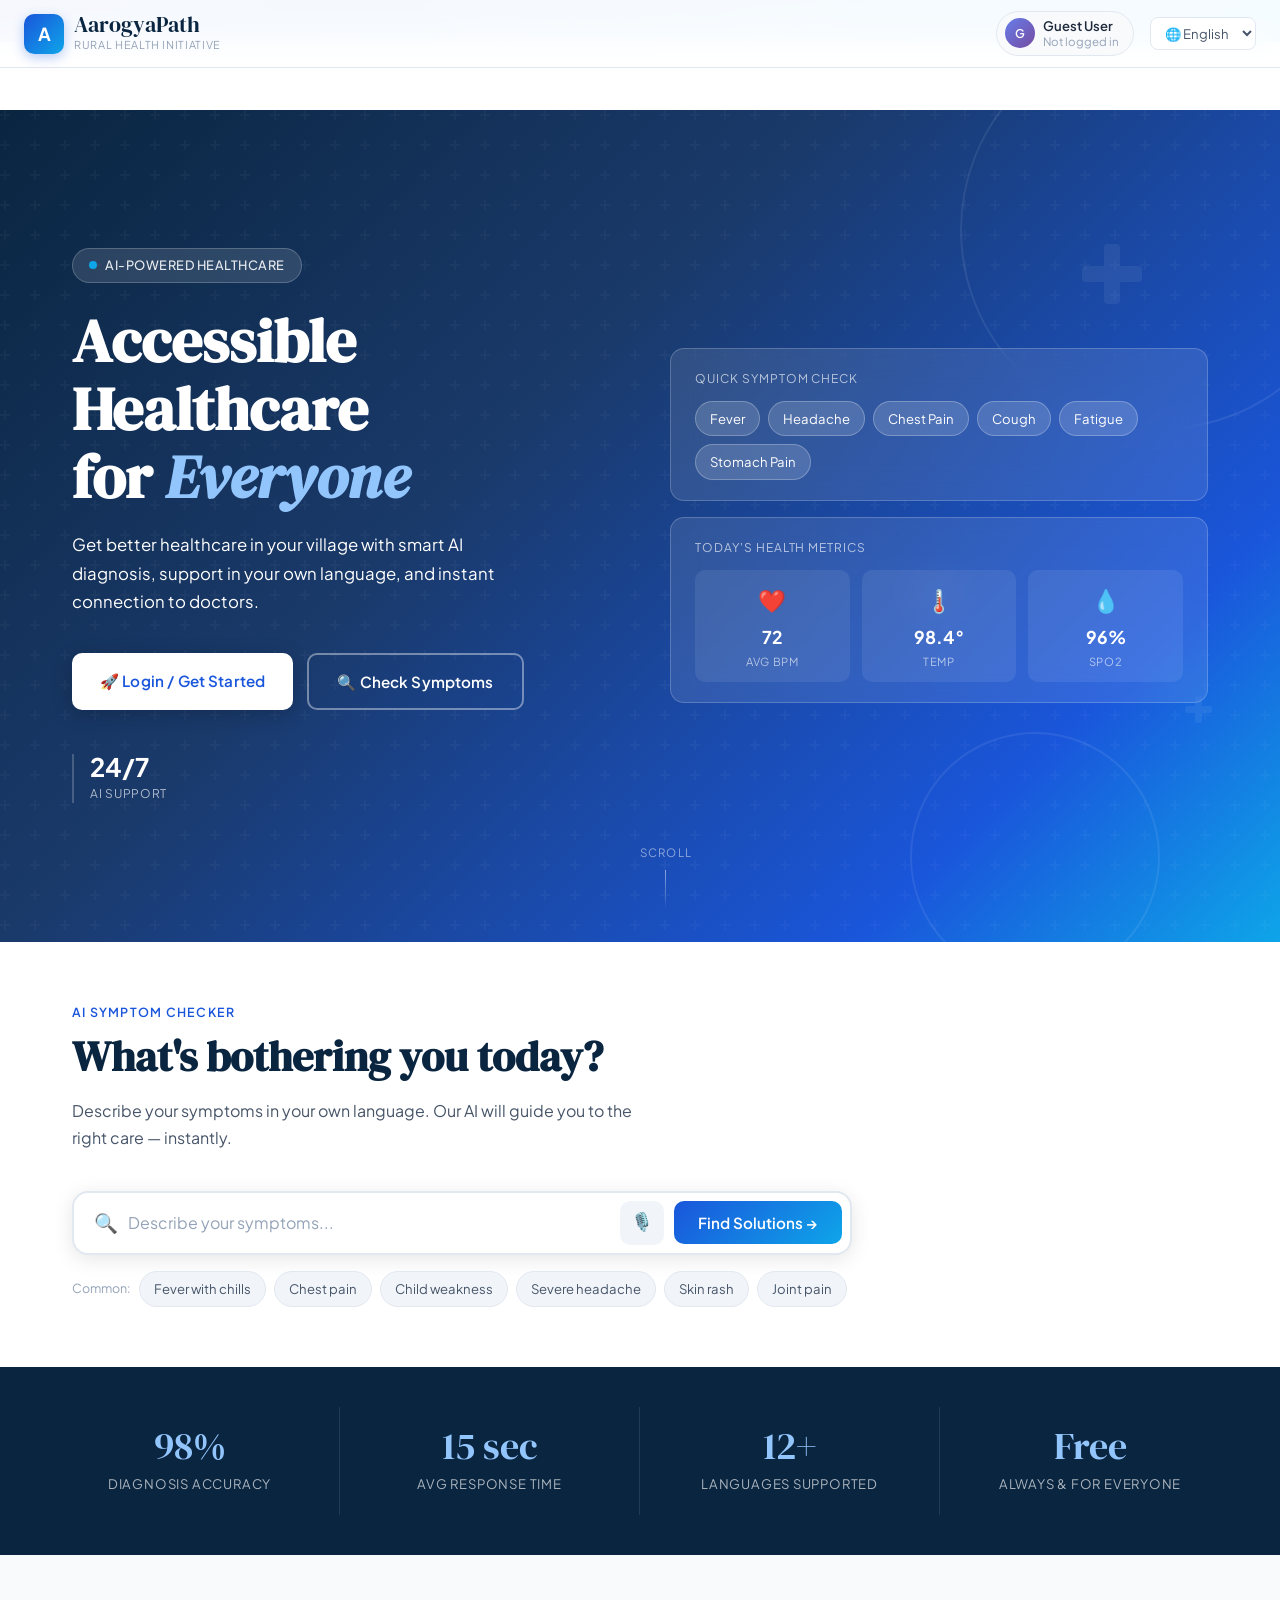
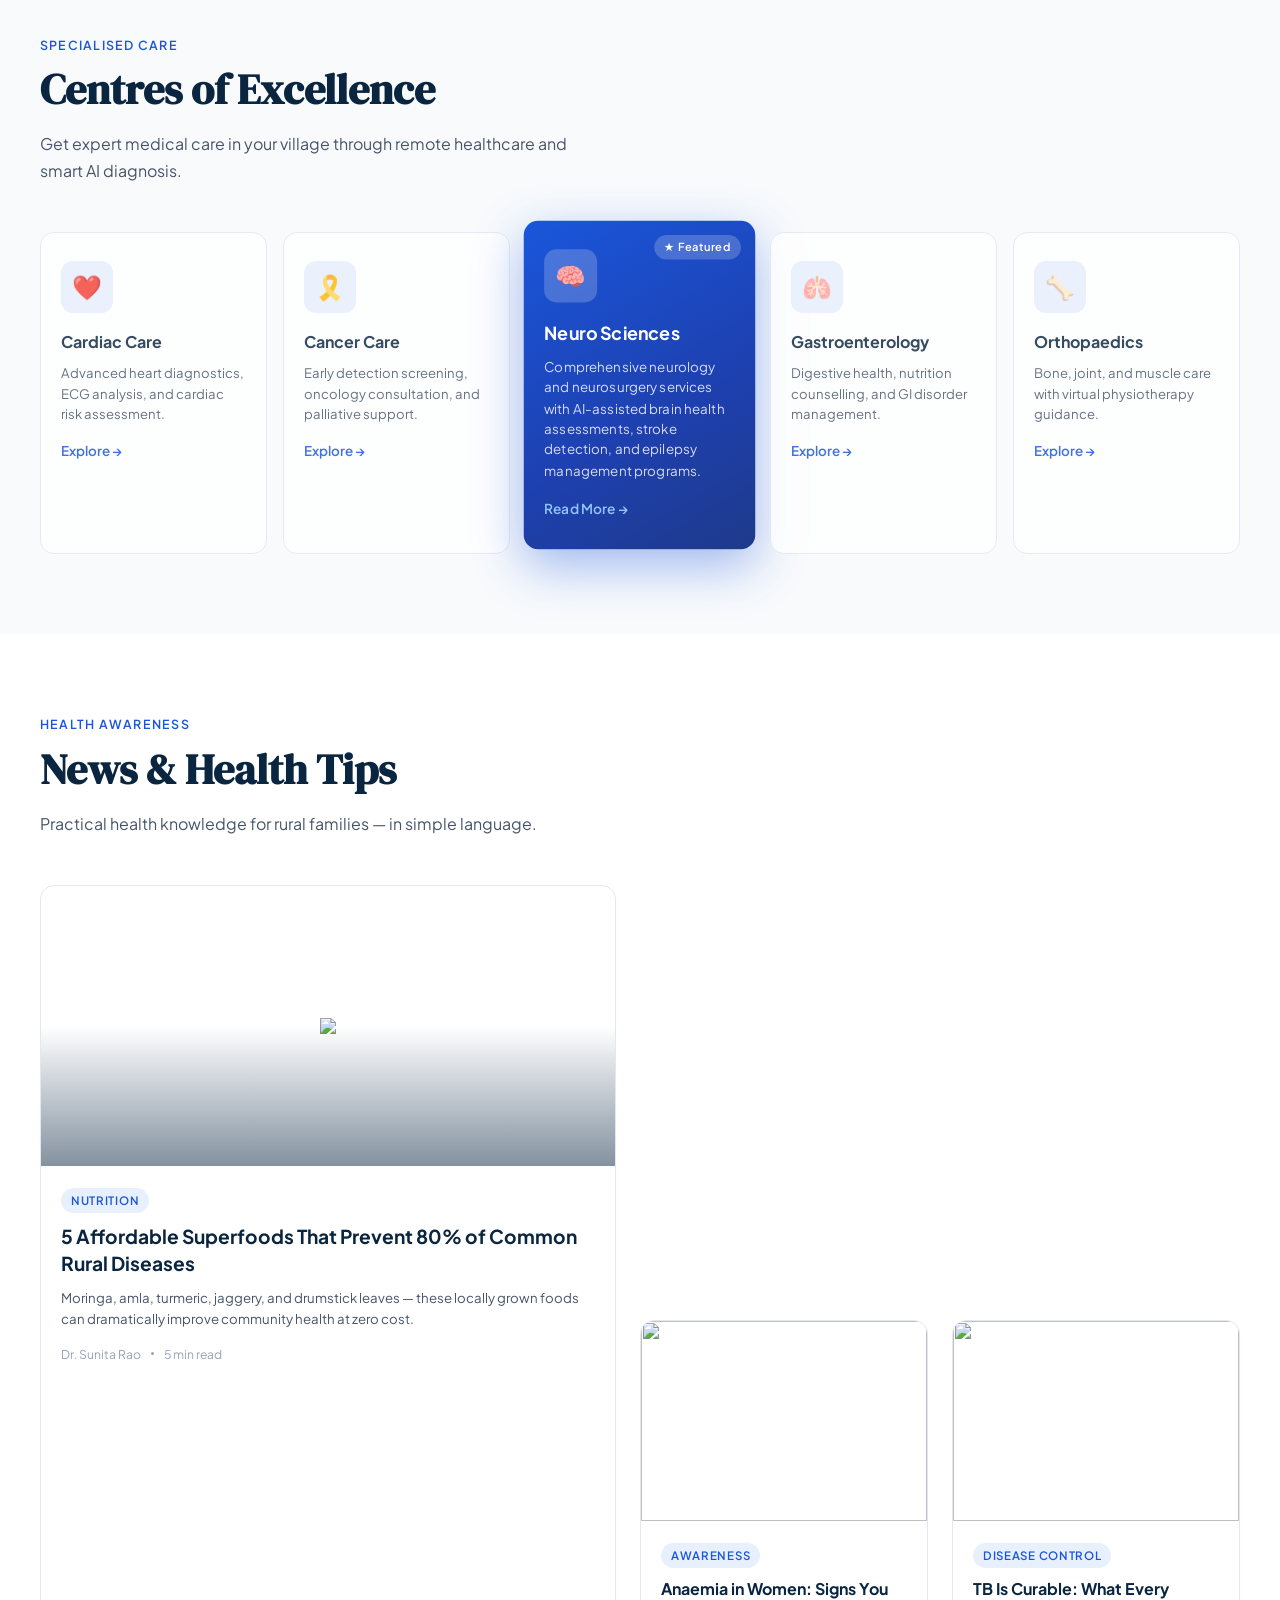
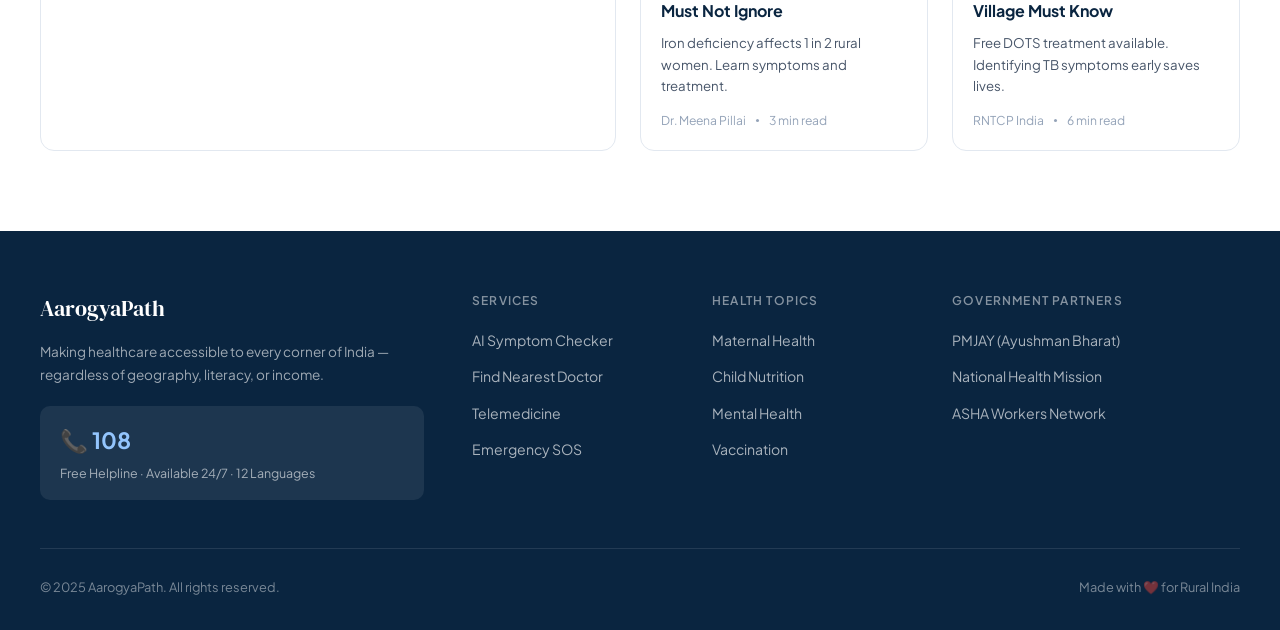
==== index.html @ 445743e0 "added websites files" ====
<!DOCTYPE html>
<html lang="en">

<head>
  <meta charset="UTF-8">
  <meta name="viewport" content="width=device-width, initial-scale=1.0">
  <title>AarogyaPath - Accessible Healthcare for Everyone</title>
  <link rel="preconnect" href="https://fonts.googleapis.com">
  <link
    href="https://fonts.googleapis.com/css2?family=DM+Serif+Display:ital@0;1&family=Plus+Jakarta+Sans:wght@300;400;500;600;700&display=swap"
    rel="stylesheet">
  <link rel="stylesheet" href="shared.css">
  <link rel="stylesheet" href="index.css">
</head>

<body>
  <div class="notice-bar">🩺 Free health camps this week in 12 villages. <a href="#">Find nearest camp →</a></div>
  <nav class="navbar" id="navbar">
    <a href="index.html" class="nav-logo">
      <div class="nav-logo-icon">A</div>
      <div>
        <!-- <div class="nav-logo-text">AarogyaPath</div> -->
        <div class="nav-logo-text" data-lang-key="logo_text">AarogyaPath</div>
        <div class="nav-logo-sub">Rural Health Initiative</div>
      </div>
    </a>
    <div class="nav-right">
      <div class="patient-badge" id="patientBadge">
        <div class="patient-avatar" id="patientAvatar">G</div>
        <div class="patient-info">
          <div class="patient-name" id="patientName">Guest User</div>
          <div class="patient-meta" id="patientMeta">Not logged in</div>
        </div>
      </div>
      <select class="lang-select" id="langSelect" onchange="changeLanguage(this.value)">
        <option value="en">🌐 English</option>
        <option value="hi">हिंदी</option>
        <option value="pa">ਪੰਜਾਬੀ</option>
      </select>
      <div class="hamburger" onclick="toggleMenu()"><span></span><span></span><span></span></div>
    </div>
  </nav>
  <section class="hero">
    <div class="hero-bg"></div>
    <div class="hero-shapes">
      <svg class="shape-cross" width="80" height="80" viewBox="0 0 80 80" fill="white">
        <rect x="32" y="10" width="16" height="60" rx="4" />
        <rect x="10" y="32" width="60" height="16" rx="4" />
      </svg>
      <svg class="shape-cross" width="50" height="50" viewBox="0 0 80 80" fill="white">
        <rect x="32" y="10" width="16" height="60" rx="4" />
        <rect x="10" y="32" width="60" height="16" rx="4" />
      </svg>
      <svg class="shape-cross" width="35" height="35" viewBox="0 0 80 80" fill="white">
        <rect x="32" y="10" width="16" height="60" rx="4" />
        <rect x="10" y="32" width="60" height="16" rx="4" />
      </svg>
      <div class="shape-circle"></div>
      <div class="shape-circle"></div>
    </div>
    <div class="hero-content">
      <div class="hero-text">
        <div class="hero-eyebrow"><span class="hero-eyebrow-dot"></span>AI-Powered Healthcare</div>
        <h1 class="hero-title" data-lang-key="hero_title">Accessible Healthcare<br>for <em>Everyone</em></h1>
        <p class="hero-desc" data-lang-key="hero_desc">Get better healthcare in your village with smart AI diagnosis,
          support in your own language, and instant connection to doctors.</p>
        <div class="hero-actions">
          <button class="btn btn-primary" onclick="openModal()" data-lang-key="login_btn">🚀 Login / Get
            Started</button>
          <a href="solution.html" class="btn btn-outline">🔍 Check Symptoms</a>
        </div>
        <div class="hero-stats">
          <!-- <div class="stat">
            <div class="stat-num">50K+</div>
            <div class="stat-label">Patients Served</div>
          </div>
          <div class="stat">
            <div class="stat-num">120+</div>
            <div class="stat-label">Villages Covered</div>
          </div> -->
          <div class="stat">
            <div class="stat-num">24/7</div>
            <div class="stat-label">AI Support</div>
          </div>
        </div>
      </div>
      <div class="hero-visual">
        <div class="hero-card">
          <div class="hero-card-title">Quick Symptom Check</div>
          <div class="quick-symptoms">
            <span class="symptom-chip" onclick="goToSymptom('Fever')">🌡️ Fever</span>
            <span class="symptom-chip" onclick="goToSymptom('Headache')">🤕 Headache</span>
            <span class="symptom-chip" onclick="goToSymptom('Chest pain')">💔 Chest Pain</span>
            <span class="symptom-chip" onclick="goToSymptom('Cough')">😷 Cough</span>
            <span class="symptom-chip" onclick="goToSymptom('Fatigue')">😴 Fatigue</span>
            <span class="symptom-chip" onclick="goToSymptom('Stomach pain')">🤢 Stomach Pain</span>
          </div>
        </div>
        <div class="hero-card">
          <div class="hero-card-title">Today's Health Metrics</div>
          <div class="health-metrics">
            <div class="metric">
              <div class="metric-icon">❤️</div>
              <div class="metric-val">72</div>
              <div class="metric-name">Avg BPM</div>
            </div>
            <div class="metric">
              <div class="metric-icon">🌡️</div>
              <div class="metric-val">98.4°</div>
              <div class="metric-name">Temp</div>
            </div>
            <div class="metric">
              <div class="metric-icon">💧</div>
              <div class="metric-val">96%</div>
              <div class="metric-name">SpO2</div>
            </div>
          </div>
        </div>
      </div>
    </div>
    <div class="scroll-indicator"><span>Scroll</span>
      <div class="scroll-line"></div>
    </div>
  </section>
  <section class="search-section" id="search">
    <div class="section-label">AI Symptom Checker</div>
    <h2 class="section-title">What's bothering you today?</h2>
    <p class="section-desc" data-lang-key="solution3">Describe your symptoms in your own language. Our AI will guide you
      to the right care —instantly.</p>
    <div class="search-wrapper">
      <div class="search-input-row">
        <span class="search-icon">🔍</span>
        <input type="text" class="search-input" id="mainSearch" placeholder='Describe your symptoms...'
          onkeydown="handleSearch(event)">
        <button class="voice-btn" id="voiceBtn" onclick="toggleVoice()" title="Voice Input">🎙️</button>
        <button class="search-btn" onclick="doSearch()">Find Solutions →</button>
      </div>
      <div class="quick-tags">
        <span style="font-size:0.78rem;color:var(--gray-400);align-self:center;">Common:</span>
        <span class="quick-tag" onclick="fillSearch('Fever with chills')">Fever with chills</span>
        <span class="quick-tag" onclick="fillSearch('Chest pain and breathlessness')">Chest pain</span>
        <span class="quick-tag" onclick="fillSearch('Child not eating, weak')">Child weakness</span>
        <span class="quick-tag" onclick="fillSearch('Severe headache')">Severe headache</span>
        <span class="quick-tag" onclick="fillSearch('Skin rash and itching')">Skin rash</span>
        <span class="quick-tag" onclick="fillSearch('Joint pain')">Joint pain</span>
      </div>
    </div>
  </section>
  <div class="stats-bar reveal">
    <div class="stats-inner">
      <div class="stat-item">
        <div class="stat-num-big">98%</div>
        <div class="stat-label-big">Diagnosis Accuracy</div>
      </div>
      <div class="stat-item">
        <div class="stat-num-big">15 sec</div>
        <div class="stat-label-big">Avg Response Time</div>
      </div>
      <div class="stat-item">
        <div class="stat-num-big">12+</div>
        <div class="stat-label-big">Languages Supported</div>
      </div>
      <div class="stat-item">
        <div class="stat-num-big">Free</div>
        <div class="stat-label-big">Always &amp; For Everyone</div>
      </div>
    </div>
  </div>
  <section class="coe-section">
    <div class="coe-inner">
      <div class="section-label reveal">Specialised Care</div>
      <h2 class="section-title reveal">Centres of Excellence</h2>
      <p class="section-desc reveal">Get expert medical care in your village through remote healthcare and smart AI
        diagnosis.</p>
      <div class="coe-cards">
        <div class="coe-card faded reveal">
          <div class="coe-icon">❤️</div>
          <div class="coe-title">Cardiac Care</div>
          <div class="coe-desc">Advanced heart diagnostics, ECG analysis, and cardiac risk assessment.</div><a
            href="https://en.wikipedia.org/wiki/Cardiac_arrest" class="coe-link">Explore →</a>
        </div>
        <div class="coe-card faded reveal">
          <div class="coe-icon">🎗️</div>
          <div class="coe-title">Cancer Care</div>
          <div class="coe-desc">Early detection screening, oncology consultation, and palliative support.</div>
          <a href="https://en.wikipedia.org/wiki/Cancer_treatment" class="coe-link">Explore →</a>
        </div>
        <div class="coe-card featured reveal">
          <div class="coe-icon">🧠</div>
          <div class="coe-title">Neuro Sciences</div>
          <div class="coe-desc">Comprehensive neurology and neurosurgery services with AI-assisted brain health
            assessments, stroke detection, and epilepsy management programs.</div>
          <a href="https://en.wikipedia.org/wiki/Neuroscience" class="coe-link">Read More →</a>
        </div>
        <div class="coe-card faded reveal">
          <div class="coe-icon">🫁</div>
          <div class="coe-title">Gastroenterology</div>
          <div class="coe-desc">Digestive health, nutrition counselling, and GI disorder management.</div><a
            href="https://en.wikipedia.org/wiki/Gastroenterology" class="coe-link">Explore →</a>
        </div>
        <div class="coe-card faded reveal">
          <div class="coe-icon">🦴</div>
          <div class="coe-title">Orthopaedics</div>
          <div class="coe-desc">Bone, joint, and muscle care with virtual physiotherapy guidance.</div><a
            href="https://en.wikipedia.org/wiki/Gastroenterology" class="coe-link">Explore →</a>
        </div>
      </div>
    </div>
  </section>
  <section class="news-section">
    <div class="news-inner">
      <div class="section-label reveal">Health Awareness</div>
      <h2 class="section-title reveal">News &amp; Health Tips</h2>
      <p class="section-desc reveal">Practical health knowledge for rural families — in simple language.</p>
      <div class="news-grid">
        <div class="news-card featured-news reveal">

          <div class="news-img"><img src="Superfoods.png">
            <div class="news-img-overlay"></div>
          </div>
          <div class="news-body"><span class="news-tag">Nutrition</span>
            <div class="news-title">
              <a href="https://www-mygov-in.translate.goog/campaigns/poshan-abhiyaan-2024/?_x_tr_sl=en&_x_tr_tl=hi&_x_tr_hl=hi&_x_tr_pto=tc"
                target="_blank" class="health-btn">5 Affordable Superfoods That Prevent 80% of Common
                Rural Diseases</a>
            </div>
            <div class="news-excerpt">Moringa, amla, turmeric, jaggery, and drumstick leaves — these locally grown foods
              can dramatically improve community health at zero cost.</div>
            <div class="news-meta"><span>Dr. Sunita Rao</span><span class="news-meta-dot"></span><span>5 min read</span>
            </div>
          </div>
        </div>
        <div class="news-card reveal">
          <div class="news-img"><img src="Sanitation1.jpeg" width="100%" height="200px" alt=""></div>
          <div class="news-body"><span class="news-tag">Sanitation</span>
            <div class="news-title"><a href="https://www.wateraid.org/global/our-work/where-we-work/india"
                target="_blank" class="health-btn">Clean Water:
                The Single Biggest Health Intervention</a></div>
            <div class="news-excerpt">How ORS and purification tablets save lives in rural communities.</div>
            <div class="news-meta"><span>Health Desk</span><span class="news-meta-dot"></span><span>3 min read</span>
            </div>
          </div>
        </div>
        <div class="news-card reveal">
          <div class="news-img"><img src="Mother&Child.png" width="100%" height="200px" alt=""></div>
          <div class="news-body"><span class="news-tag">Mother &amp; Child</span>
            <div class="news-title"><a href="https://nhm.gov.in/index1.php?lang=1&level=2&sublinkid=824&lid=220"
                target="_blank" class="health-btn">Vaccination Schedule Every
                Parent Must Know</a></div>
            <div class="news-excerpt">Free
              vaccines at your nearest
              PHC. Don't miss these critical doses.</div>
            <div class="news-meta"><span>ASHA Worker</span><span class="news-meta-dot"></span><span>4 min read</span>
            </div>
          </div>
        </div>
        <div class="news-card reveal">
          <div class="news-img"><img src="Anaemia.png" width="100%" height="200px" alt=""></div>
          <div class="news-body"><span class="news-tag">Awareness</span>
            <div class="news-title"><a href="https://nhm.gov.in/index1.php?lang=1&level=3&sublinkid=1448&lid=797"
                target="_blank" class="health-btn">Anaemia in Women: Signs You Must Not Ignore</a></div>
            <div class="news-excerpt">Iron deficiency affects 1 in 2 rural women. Learn symptoms and treatment.</div>
            <div class="news-meta"><span>Dr. Meena Pillai</span><span class="news-meta-dot"></span><span>3 min
                read</span></div>
          </div>
        </div>
        <div class="news-card reveal">
          <div class="news-img"><img src="TB.png" width="100%" height="200px" alt=""></div>
          <div class="news-body"><span class="news-tag">Disease Control</span>
            <div class="news-title"><a href="https://www.who.int/news-room/fact-sheets/detail/tuberculosis"
                target="_blank" class="health-btn">TB Is Curable: What Every Village Must Know</a></div>
            <div class="news-excerpt">Free DOTS treatment available. Identifying TB symptoms early saves lives.</div>
            <div class="news-meta"><span>RNTCP India</span><span class="news-meta-dot"></span><span>6 min read</span>
            </div>
          </div>
        </div>
      </div>
    </div>
  </section>
  <footer>
    <div class="footer-inner">
      <div class="footer-grid">
        <div class="footer-brand">
          <div class="footer-brand-name">AarogyaPath</div>
          <div class="footer-brand-desc">Making healthcare accessible to every corner of India — regardless of
            geography, literacy, or income.</div>
          <div class="helpline" style="margin-top:20px;">
            <div class="helpline-num">📞 108</div>
            <div class="helpline-label">Free Helpline · Available 24/7 · 12 Languages</div>
          </div>
        </div>
        <div>
          <div class="footer-heading">Services</div>
          <ul class="footer-links">
            <li><a href="solution.html">AI Symptom Checker</a></li>
            <li><a href="#">Find Nearest Doctor</a></li>
            <li><a href="#">Telemedicine</a></li>
            <li><a href="#">Emergency SOS</a></li>
          </ul>
        </div>
        <div>
          <div class="footer-heading">Health Topics</div>
          <ul class="footer-links">
            <li><a href="#">Maternal Health</a></li>
            <li><a href="#">Child Nutrition</a></li>
            <li><a href="#">Mental Health</a></li>
            <li><a href="#">Vaccination</a></li>
          </ul>
        </div>
        <div>
          <div class="footer-heading">Government Partners</div>
          <ul class="footer-links">
            <li><a href="https://beneficiary.nha.gov.in/">PMJAY (Ayushman Bharat)</a></li>
            <li><a href="https://nhm.gov.in/">National Health Mission</a></li>
            <li><a href="https://nhm.gov.in/index1.php?lang=1&level=1&sublinkid=150&lid=226">ASHA Workers Network</a></li>
          </ul>
        </div>
      </div>
      <div class="footer-bottom"><span>© 2025 AarogyaPath. All rights reserved.</span><span>Made with ❤️ for Rural
          India</span></div>
    </div>
  </footer>
  <div class="modal-overlay" id="loginModal" onclick="closeModalOnOverlay(event)">
    <div class="modal">
      <button class="modal-close" onclick="closeModal()">✕</button>
      <div class="modal-header">
        <h2 class="modal-title">Get Started</h2>
        <p class="modal-sub">Enter your details to access personalised health services.</p>
      </div>
      <div class="form-group">
        <label class="form-label">Your Full Name</label>
        <input type="text" class="form-input" id="inputName" placeholder="e.g. Divyam Soni">
      </div>
      <div class="form-row">
        <div class="form-group">
          <label class="form-label">Age</label>
          <input type="number" class="form-input" id="inputAge" placeholder="e.g. 19" min="1" max="120">
        </div>
        <div class="form-group"><label class="form-label">Gender</label><select class="form-select" id="inputGender">
            <option value="">Select</option>
            <option>Male</option>
            <option>Female</option>
            <option>Others</option>
          </select></div>
      </div>
      <div class="form-group">
        <label class="form-label" id="locationLabel">Your Location</label>
        <input type="text" class="form-input" id="inputLocation" placeholder="Village / Town / City">
        <button class="location-btn" id="locationBtn" onclick="detectLocation()" style="margin-top:8px;">📍 Detect My
          Location Automatically</button>
      </div>
      <button class="form-submit" onclick="submitLogin()">Continue to Health Services →</button>
    </div>
  </div>
  <script src="shared.js"></script>
  <script src="index.js"></script>
  <script src="translations.js"></script>
</body>

</html>
---- shared.css ----
/* ============================================================
   AarogyaPath – Shared Styles
   Used by: index.html, solution.html
   ============================================================ */

/* ─── CSS VARIABLES ─── */
:root {
  --blue-dark:   #0a2540;
  --blue-mid:    #1a56db;
  --blue-light:  #e8f0fe;
  --blue-accent: #3b82f6;
  --teal:        #0ea5e9;
  --white:       #ffffff;
  --gray-50:     #f8fafc;
  --gray-100:    #f1f5f9;
  --gray-200:    #e2e8f0;
  --gray-400:    #94a3b8;
  --gray-600:    #475569;
  --gray-800:    #1e293b;
  --green:       #10b981;
  --green-light: #d1fae5;
  --yellow:      #f59e0b;
  --yellow-light:#fef3c7;
  --red:         #ef4444;
  --red-light:   #fee2e2;
  --orange:      #f97316;
  --orange-light:#ffedd5;
  --shadow-sm:   0 1px 3px rgba(0,0,0,0.08);
  --shadow-md:   0 4px 20px rgba(0,0,0,0.10);
  --shadow-lg:   0 12px 40px rgba(0,0,0,0.14);
  --radius:      14px;
  --radius-sm:   8px;
  --transition:  all 0.28s cubic-bezier(0.4, 0, 0.2, 1);
}

/* ─── RESET ─── */
*, *::before, *::after {
  box-sizing: border-box;
  margin: 0;
  padding: 0;
}

html { scroll-behavior: smooth; }

body {
  font-family: 'Plus Jakarta Sans', sans-serif;
  color: var(--gray-800);
  line-height: 1.65;
  overflow-x: hidden;
}

/* ─── SHARED BUTTON STYLES ─── */
.btn {
  display: inline-flex;
  align-items: center;
  gap: 8px;
  padding: 14px 28px;
  border-radius: 10px;
  font-size: 0.95rem;
  font-weight: 600;
  cursor: pointer;
  border: none;
  text-decoration: none;
  transition: var(--transition);
  font-family: inherit;
  letter-spacing: 0.01em;
}
.btn-primary {
  background: white;
  color: var(--blue-mid);
  box-shadow: 0 4px 20px rgba(0,0,0,0.2);
}
.btn-primary:hover {
  transform: translateY(-2px);
  box-shadow: 0 8px 30px rgba(0,0,0,0.25);
  background: #f0f7ff;
}
.btn-outline {
  background: transparent;
  color: white;
  border: 2px solid rgba(255,255,255,0.4);
}
.btn-outline:hover {
  border-color: white;
  background: rgba(255,255,255,0.1);
  transform: translateY(-2px);
}

/* ─── SHARED SECTION LABELS ─── */
.section-label {
  font-size: 0.78rem;
  font-weight: 600;
  text-transform: uppercase;
  letter-spacing: 0.1em;
  color: var(--blue-mid);
  margin-bottom: 10px;
}
.section-title {
  font-family: 'DM Serif Display', serif;
  font-size: clamp(1.8rem, 3.5vw, 2.6rem);
  color: var(--blue-dark);
  line-height: 1.2;
  margin-bottom: 16px;
}
.section-desc {
  color: var(--gray-600);
  font-size: 1rem;
  margin-bottom: 40px;
  max-width: 560px;
}

/* ─── SCROLL REVEAL ANIMATION ─── */
.reveal {
  opacity: 0;
  transform: translateY(20px);
  transition: opacity 0.6s ease, transform 0.6s ease;
}
.reveal.visible {
  opacity: 1;
  transform: none;
}

/* ─── SHARED KEYFRAMES ─── */
@keyframes fadeInUp {
  from { opacity: 0; transform: translateY(24px); }
  to   { opacity: 1; transform: translateY(0); }
}
@keyframes pulse {
  0%, 100% { transform: scale(1); }
  50%       { transform: scale(1.08); }
}
@keyframes blink {
  0%, 100% { opacity: 1; }
  50%       { opacity: 0.4; }
}
---- index.css ----
/* ============================================================
   AarogyaPath – Home Page Styles  (index.css)
   Depends on: shared.css
   ============================================================ */

body {
  background: var(--white);
}

/* ─── NOTICE BAR ─── */
.notice-bar {
  background: linear-gradient(90deg, var(--blue-mid), var(--teal));
  color: white;
  text-align: center;
  padding: 10px 20px;
  font-size: 0.82rem;
  font-weight: 500;
  display: flex;
  align-items: center;
  justify-content: center;
  gap: 10px;
}

.notice-bar a {
  color: white;
  text-decoration: underline;
}

/* ─── NAVBAR ─── */
.navbar {
  position: fixed;
  top: 0;
  left: 0;
  right: 0;
  z-index: 1000;
  background: rgba(255, 255, 255, 0.96);
  backdrop-filter: blur(14px);
  border-bottom: 1px solid var(--gray-200);
  padding: 0 24px;
  height: 68px;
  display: flex;
  align-items: center;
  justify-content: space-between;
  transition: var(--transition);
}

.navbar.scrolled {
  box-shadow: var(--shadow-md);
}

.nav-logo {
  display: flex;
  align-items: center;
  gap: 10px;
  text-decoration: none;
}

.nav-logo-icon {
  width: 40px;
  height: 40px;
  border-radius: 10px;
  background: linear-gradient(135deg, var(--blue-mid), var(--teal));
  display: flex;
  align-items: center;
  justify-content: center;
  font-size: 18px;
  color: white;
  font-weight: 700;
  box-shadow: 0 4px 12px rgba(26, 86, 219, 0.3);
}

.nav-logo-text {
  font-family: 'DM Serif Display', serif;
  font-size: 1.35rem;
  color: var(--blue-dark);
  line-height: 1.1;
}

.nav-logo-sub {
  font-size: 0.68rem;
  color: var(--gray-400);
  font-weight: 400;
  letter-spacing: 0.06em;
  text-transform: uppercase;
}

.nav-right {
  display: flex;
  align-items: center;
  gap: 16px;
}

.patient-badge {
  display: flex;
  align-items: center;
  gap: 8px;
  background: var(--gray-50);
  border: 1px solid var(--gray-200);
  border-radius: 40px;
  padding: 6px 14px 6px 8px;
  font-size: 0.82rem;
  color: var(--gray-600);
  transition: var(--transition);
}

.patient-badge:hover {
  border-color: var(--blue-accent);
  background: var(--blue-light);
}

.patient-avatar {
  width: 30px;
  height: 30px;
  border-radius: 50%;
  background: linear-gradient(135deg, #667eea, #764ba2);
  display: flex;
  align-items: center;
  justify-content: center;
  color: white;
  font-size: 0.75rem;
  font-weight: 600;
}

.patient-info {
  line-height: 1.25;
}

.patient-name {
  font-weight: 600;
  color: var(--gray-800);
  font-size: 0.82rem;
}

.patient-meta {
  color: var(--gray-400);
  font-size: 0.72rem;
}

.lang-select {
  border: 1px solid var(--gray-200);
  border-radius: 8px;
  padding: 6px 10px;
  font-size: 0.82rem;
  color: var(--gray-600);
  background: var(--white);
  cursor: pointer;
  font-family: inherit;
  transition: var(--transition);
}

.lang-select:focus {
  outline: none;
  border-color: var(--blue-accent);
}

.hamburger {
  display: none;
  flex-direction: column;
  gap: 5px;
  cursor: pointer;
  padding: 4px;
}

.hamburger span {
  width: 24px;
  height: 2px;
  background: var(--gray-800);
  border-radius: 4px;
  transition: var(--transition);
}

/* ─── HERO ─── */
.hero {
  margin-top: 68px;
  min-height: calc(100vh - 68px);
  position: relative;
  display: flex;
  align-items: center;
  overflow: hidden;
}

.hero-bg {
  position: absolute;
  inset: 0;
  background: linear-gradient(135deg, #0a2540 0%, #1a3a6b 40%, #1a56db 80%, #0ea5e9 100%);
}

.hero-bg::after {
  content: '';
  position: absolute;
  inset: 0;
  background: url("data:image/svg+xml,%3Csvg width='60' height='60' viewBox='0 0 60 60' xmlns='http://www.w3.org/2000/svg'%3E%3Cg fill='none' fill-rule='evenodd'%3E%3Cg fill='%23ffffff' fill-opacity='0.03'%3E%3Cpath d='M36 34v-4h-2v4h-4v2h4v4h2v-4h4v-2h-4zm0-30V0h-2v4h-4v2h4v4h2V6h4V4h-4zM6 34v-4H4v4H0v2h4v4h2v-4h4v-2H6zM6 4V0H4v4H0v2h4v4h2V6h4V4H6z'/%3E%3C/g%3E%3C/g%3E%3C/svg%3E");
}

.hero-shapes {
  position: absolute;
  inset: 0;
  pointer-events: none;
  overflow: hidden;
}

.shape-cross {
  position: absolute;
  opacity: 0.06;
  animation: float 8s ease-in-out infinite;
}

.shape-cross:nth-child(1) {
  right: 10%;
  top: 15%;
  animation-delay: 0s;
}

.shape-cross:nth-child(2) {
  right: 25%;
  top: 55%;
  animation-delay: 2s;
}

.shape-cross:nth-child(3) {
  right: 5%;
  top: 70%;
  animation-delay: 4s;
}

.shape-circle {
  position: absolute;
  border-radius: 50%;
  border: 2px solid rgba(255, 255, 255, 0.08);
  animation: pulse-ring 6s ease-in-out infinite;
}

.shape-circle:nth-child(4) {
  width: 400px;
  height: 400px;
  right: -80px;
  top: -80px;
  animation-delay: 0s;
}

.shape-circle:nth-child(5) {
  width: 250px;
  height: 250px;
  right: 120px;
  bottom: -40px;
  animation-delay: 3s;
}

@keyframes float {

  0%,
  100% {
    transform: translateY(0px) rotate(0deg);
  }

  50% {
    transform: translateY(-20px) rotate(5deg);
  }
}

@keyframes pulse-ring {

  0%,
  100% {
    transform: scale(1);
    opacity: 0.08;
  }

  50% {
    transform: scale(1.05);
    opacity: 0.04;
  }
}

.hero-content {
  position: relative;
  z-index: 2;
  max-width: 1200px;
  margin: 0 auto;
  padding: 80px 32px;
  display: grid;
  grid-template-columns: 1fr 1fr;
  gap: 60px;
  align-items: center;
}

.hero-text {
  color: white;
}

.hero-eyebrow {
  display: inline-flex;
  align-items: center;
  gap: 8px;
  background: rgba(255, 255, 255, 0.12);
  border: 1px solid rgba(255, 255, 255, 0.2);
  border-radius: 40px;
  padding: 6px 16px;
  font-size: 0.8rem;
  font-weight: 500;
  letter-spacing: 0.04em;
  text-transform: uppercase;
  margin-bottom: 24px;
  color: rgba(255, 255, 255, 0.9);
  animation: fadeInUp 0.6s ease both;
}

.hero-eyebrow-dot {
  width: 8px;
  height: 8px;
  border-radius: 50%;
  background: var(--teal);
  animation: blink 2s infinite;
}

.hero-title {
  font-family: 'DM Serif Display', serif;
  font-size: clamp(2.2rem, 5vw, 3.8rem);
  line-height: 1.12;
  margin-bottom: 20px;
  animation: fadeInUp 0.6s 0.1s ease both;
}

.hero-title em {
  font-style: italic;
  color: #93c5fd;
}

.hero-desc {
  font-size: 1.05rem;
  opacity: 0.85;
  margin-bottom: 36px;
  max-width: 460px;
  line-height: 1.7;
  animation: fadeInUp 0.6s 0.2s ease both;
}

.hero-actions {
  display: flex;
  gap: 14px;
  flex-wrap: wrap;
  animation: fadeInUp 0.6s 0.3s ease both;
}

.hero-stats {
  display: flex;
  gap: 28px;
  margin-top: 44px;
  animation: fadeInUp 0.6s 0.4s ease both;
}

.stat {
  border-left: 2px solid rgba(255, 255, 255, 0.2);
  padding-left: 16px;
}

.stat-num {
  font-size: 1.6rem;
  font-weight: 700;
  color: white;
  line-height: 1;
}

.stat-label {
  font-size: 0.75rem;
  opacity: 0.65;
  text-transform: uppercase;
  letter-spacing: 0.06em;
  margin-top: 4px;
}

/* Hero right visual panel */
.hero-visual {
  display: flex;
  flex-direction: column;
  gap: 16px;
  animation: fadeInUp 0.6s 0.2s ease both;
}

.hero-card {
  background: rgba(255, 255, 255, 0.1);
  backdrop-filter: blur(16px);
  border: 1px solid rgba(255, 255, 255, 0.2);
  border-radius: var(--radius);
  padding: 20px 24px;
  color: white;
}

.hero-card-title {
  font-size: 0.75rem;
  text-transform: uppercase;
  letter-spacing: 0.08em;
  opacity: 0.65;
  margin-bottom: 12px;
}

.quick-symptoms {
  display: flex;
  flex-wrap: wrap;
  gap: 8px;
}

.symptom-chip {
  background: rgba(255, 255, 255, 0.15);
  border: 1px solid rgba(255, 255, 255, 0.25);
  border-radius: 20px;
  padding: 6px 14px;
  font-size: 0.82rem;
  cursor: pointer;
  transition: var(--transition);
}

.symptom-chip:hover {
  background: rgba(255, 255, 255, 0.28);
  transform: scale(1.03);
}

.health-metrics {
  display: grid;
  grid-template-columns: repeat(3, 1fr);
  gap: 12px;
}

.metric {
  background: rgba(255, 255, 255, 0.08);
  border-radius: 10px;
  padding: 12px;
  text-align: center;
}

.metric-icon {
  font-size: 1.4rem;
  margin-bottom: 4px;
}

.metric-val {
  font-size: 1.1rem;
  font-weight: 700;
}

.metric-name {
  font-size: 0.7rem;
  opacity: 0.6;
  text-transform: uppercase;
  letter-spacing: 0.06em;
}

/* Scroll cue */
.scroll-indicator {
  position: absolute;
  bottom: 32px;
  left: 50%;
  transform: translateX(-50%);
  display: flex;
  flex-direction: column;
  align-items: center;
  gap: 8px;
  color: rgba(255, 255, 255, 0.5);
  font-size: 0.72rem;
  text-transform: uppercase;
  letter-spacing: 0.1em;
  animation: fadeInUp 1s 1s both;
}

.scroll-line {
  width: 1px;
  height: 40px;
  background: linear-gradient(to bottom, rgba(255, 255, 255, 0.5), transparent);
  animation: scrollLine 2s ease-in-out infinite;
}

@keyframes scrollLine {
  0% {
    transform: scaleY(0);
    transform-origin: top;
  }

  50% {
    transform: scaleY(1);
    transform-origin: top;
  }

  51% {
    transform: scaleY(1);
    transform-origin: bottom;
  }

  100% {
    transform: scaleY(0);
    transform-origin: bottom;
  }
}

/* ─── SEARCH SECTION ─── */
.search-section {
  background: var(--white);
  padding: 60px 32px;
  max-width: 1200px;
  margin: 0 auto;
}

.search-wrapper {
  position: relative;
  max-width: 780px;
}

.search-input-row {
  display: flex;
  align-items: center;
  background: var(--white);
  border: 2px solid var(--gray-200);
  border-radius: 16px;
  padding: 8px 8px 8px 20px;
  box-shadow: var(--shadow-md);
  transition: var(--transition);
  gap: 10px;
}

.search-input-row:focus-within {
  border-color: var(--blue-mid);
  box-shadow: 0 0 0 4px rgba(26, 86, 219, 0.1), var(--shadow-md);
}

.search-icon {
  color: var(--gray-400);
  font-size: 1.2rem;
  flex-shrink: 0;
}

.search-input {
  flex: 1;
  border: none;
  outline: none;
  font-size: 1rem;
  color: var(--gray-800);
  font-family: inherit;
  background: transparent;
  padding: 8px 0;
}

.search-input::placeholder {
  color: var(--gray-400);
}

.voice-btn {
  width: 44px;
  height: 44px;
  border-radius: 10px;
  background: var(--gray-100);
  border: none;
  cursor: pointer;
  display: flex;
  align-items: center;
  justify-content: center;
  color: var(--gray-600);
  transition: var(--transition);
  font-size: 1.1rem;
}

.voice-btn:hover {
  background: #dbeafe;
  color: var(--blue-mid);
}

.voice-btn.listening {
  background: #fee2e2;
  color: var(--red);
  animation: pulse 1.5s infinite;
}

.search-btn {
  padding: 12px 24px;
  border-radius: 10px;
  background: linear-gradient(135deg, var(--blue-mid), var(--teal));
  color: white;
  border: none;
  cursor: pointer;
  font-weight: 600;
  font-family: inherit;
  font-size: 0.95rem;
  transition: var(--transition);
  white-space: nowrap;
}

.search-btn:hover {
  transform: translateY(-1px);
  box-shadow: 0 6px 20px rgba(26, 86, 219, 0.3);
}

.quick-tags {
  display: flex;
  flex-wrap: wrap;
  gap: 8px;
  margin-top: 16px;
}

.quick-tag {
  background: var(--gray-100);
  border: 1px solid var(--gray-200);
  border-radius: 20px;
  padding: 6px 14px;
  font-size: 0.82rem;
  color: var(--gray-600);
  cursor: pointer;
  transition: var(--transition);
}

.quick-tag:hover {
  background: var(--blue-light);
  color: var(--blue-mid);
  border-color: var(--blue-accent);
}

/* ─── STATS BAR ─── */
.stats-bar {
  background: var(--blue-dark);
  padding: 40px 32px;
}

.stats-inner {
  max-width: 1200px;
  margin: 0 auto;
  display: grid;
  grid-template-columns: repeat(4, 1fr);
  text-align: center;
}

.stat-item {
  padding: 20px;
  color: white;
  border-right: 1px solid rgba(255, 255, 255, 0.1);
}

.stat-item:last-child {
  border-right: none;
}

.stat-num-big {
  font-family: 'DM Serif Display', serif;
  font-size: 2.4rem;
  line-height: 1;
  color: #93c5fd;
  margin-bottom: 8px;
}

.stat-label-big {
  font-size: 0.82rem;
  opacity: 0.65;
  text-transform: uppercase;
  letter-spacing: 0.06em;
}

/* ─── CENTRES OF EXCELLENCE ─── */
.coe-section {
  background: var(--gray-50);
  padding: 80px 32px;
}

.coe-inner {
  max-width: 1200px;
  margin: 0 auto;
}

.coe-cards {
  display: grid;
  grid-template-columns: repeat(5, 1fr);
  gap: 16px;
  margin-top: 48px;
}

.coe-card {
  border-radius: var(--radius);
  padding: 28px 20px;
  cursor: pointer;
  transition: var(--transition);
  position: relative;
  overflow: hidden;
}

.coe-card.faded {
  background: white;
  border: 1.5px solid var(--gray-200);
  opacity: 0.82;
}

.coe-card.faded:hover {
  opacity: 1;
  transform: translateY(-6px);
  box-shadow: var(--shadow-lg);
  border-color: var(--blue-accent);
}

.coe-card.featured {
  background: linear-gradient(150deg, var(--blue-mid) 0%, #1e40af 60%, #1e3a8a 100%);
  color: white;
  box-shadow: 0 16px 48px rgba(26, 86, 219, 0.4);
  transform: translateY(-8px) scale(1.02);
}

.coe-card.featured::before {
  content: '★ Featured';
  position: absolute;
  top: 14px;
  right: 14px;
  background: rgba(255, 255, 255, 0.2);
  border-radius: 20px;
  padding: 3px 10px;
  font-size: 0.68rem;
  font-weight: 600;
  letter-spacing: 0.06em;
}

.coe-icon {
  width: 52px;
  height: 52px;
  border-radius: 12px;
  display: flex;
  align-items: center;
  justify-content: center;
  font-size: 1.5rem;
  margin-bottom: 16px;
  transition: var(--transition);
}

.coe-card.faded .coe-icon {
  background: var(--blue-light);
}

.coe-card.featured .coe-icon {
  background: rgba(255, 255, 255, 0.2);
}

.coe-card.faded:hover .coe-icon {
  background: var(--blue-mid);
}

.coe-title {
  font-size: 1rem;
  font-weight: 700;
  margin-bottom: 8px;
  color: var(--blue-dark);
}

.coe-card.featured .coe-title {
  color: white;
  font-size: 1.1rem;
}

.coe-card.faded:hover .coe-title {
  color: var(--blue-mid);
}

.coe-desc {
  font-size: 0.82rem;
  line-height: 1.55;
  color: var(--gray-600);
}

.coe-card.featured .coe-desc {
  color: rgba(255, 255, 255, 0.82);
}

.coe-link {
  display: inline-flex;
  align-items: center;
  gap: 6px;
  margin-top: 16px;
  font-size: 0.84rem;
  font-weight: 600;
  color: var(--blue-mid);
  text-decoration: none;
  transition: var(--transition);
}

.coe-card.featured .coe-link {
  color: #93c5fd;
}

.coe-link:hover {
  gap: 10px;
}

/* ─── NEWS & BLOGS ─── */
.news-section {
  padding: 80px 32px;
}

.news-inner {
  max-width: 1200px;
  margin: 0 auto;
}

.news-grid {
  display: grid;
  grid-template-columns: 2fr 1fr 1fr;
  gap: 24px;
  margin-top: 48px;
}

.news-card {
  border-radius: var(--radius);
  overflow: hidden;
  border: 1.5px solid var(--gray-200);
  background: white;
  transition: var(--transition);
  cursor: pointer;
}

.news-card:hover {
  transform: translateY(-4px);
  box-shadow: var(--shadow-lg);
  border-color: var(--blue-accent);
}

.news-card.featured-news {
  grid-row: 1 / 3;
  display: flex;
  flex-direction: column;
}

.news-img {
  height: 200px;
  display: flex;
  align-items: center;
  justify-content: center;
  font-size: 3.5rem;
  position: relative;
  overflow: hidden;
}



.news-card.featured-news .news-img {
  height: 280px;
  font-size: 5rem;
}

.news-img-overlay {
  position: absolute;
  bottom: 0;
  left: 0;
  right: 0;
  height: 50%;
  background: linear-gradient(transparent, rgba(10, 37, 64, 0.5));
}

.news-body {
  padding: 20px;
  flex: 1;
}

.news-tag {
  display: inline-block;
  background: var(--blue-light);
  color: var(--blue-mid);
  border-radius: 20px;
  padding: 3px 10px;
  font-size: 0.72rem;
  font-weight: 600;
  text-transform: uppercase;
  letter-spacing: 0.06em;
  margin-bottom: 10px;
}

.news-title {
  font-weight: 700;
  font-size: 1rem;
  color: var(--blue-dark);
  line-height: 1.4;
  margin-bottom: 10px;
}

.health-btn{
  text-decoration: none;
  color: var(--blue-dark);
}

.health-btn:hover{
  color: blue;
  text-decoration: underline;
}

.news-card.featured-news .news-title {
  font-size: 1.2rem;
}

.news-excerpt {
  font-size: 0.83rem;
  color: var(--gray-600);
  line-height: 1.6;
}

.news-meta {
  display: flex;
  align-items: center;
  gap: 10px;
  margin-top: 14px;
  font-size: 0.76rem;
  color: var(--gray-400);
}

.news-meta-dot {
  width: 3px;
  height: 3px;
  border-radius: 50%;
  background: var(--gray-400);
}

/* ─── FOOTER ─── */
footer {
  background: var(--blue-dark);
  color: white;
  padding: 60px 32px 32px;
}

.footer-inner {
  max-width: 1200px;
  margin: 0 auto;
}

.footer-grid {
  display: grid;
  grid-template-columns: 2fr 1fr 1fr 1.5fr;
  gap: 48px;
  padding-bottom: 48px;
  border-bottom: 1px solid rgba(255, 255, 255, 0.1);
}

.footer-brand-name {
  font-family: 'DM Serif Display', serif;
  font-size: 1.4rem;
  margin-bottom: 12px;
}

.footer-brand-desc {
  font-size: 0.85rem;
  opacity: 0.6;
  line-height: 1.7;
}

.footer-heading {
  font-size: 0.75rem;
  text-transform: uppercase;
  letter-spacing: 0.1em;
  opacity: 0.5;
  margin-bottom: 16px;
  font-weight: 600;
}

.footer-heading1 {
  font-size: 0.75rem;
  text-transform: uppercase;
  letter-spacing: 0.1em;
  opacity: 0.5;
  margin-bottom: 16px;
  font-weight: 600;
}

.footer-heading2 {
  font-size: 0.75rem;
  text-transform: uppercase;
  letter-spacing: 0.1em;
  opacity: 0.5;
  margin-bottom: 16px;
  font-weight: 600;
}

.footer-links {
  list-style: none;
  display: flex;
  flex-direction: column;
  gap: 10px;
}

.footer-links a {
  color: rgba(255, 255, 255, 0.65);
  text-decoration: none;
  font-size: 0.88rem;
  transition: var(--transition);
}

.footer-links a:hover {
  color: white;
}

.footer-bottom {
  display: flex;
  justify-content: space-between;
  align-items: center;
  padding-top: 28px;
  font-size: 0.8rem;
  opacity: 0.45;
}

.helpline {
  background: rgba(255, 255, 255, 0.08);
  border-radius: 10px;
  padding: 16px 20px;
}

.helpline-num {
  font-size: 1.4rem;
  font-weight: 700;
  color: #93c5fd;
}

.helpline-label {
  font-size: 0.78rem;
  opacity: 0.6;
  margin-top: 4px;
}

/* ─── LOGIN MODAL ─── */
.modal-overlay {
  position: fixed;
  inset: 0;
  z-index: 2000;
  background: rgba(10, 37, 64, 0.6);
  backdrop-filter: blur(6px);
  display: flex;
  align-items: center;
  justify-content: center;
  padding: 20px;
  opacity: 0;
  pointer-events: none;
  transition: opacity 0.3s ease;
}

.modal-overlay.active {
  opacity: 1;
  pointer-events: all;
}

.modal {
  background: white;
  border-radius: 20px;
  padding: 40px;
  width: 100%;
  max-width: 480px;
  position: relative;
  box-shadow: 0 24px 64px rgba(0, 0, 0, 0.25);
  transform: translateY(20px) scale(0.97);
  transition: transform 0.3s cubic-bezier(0.4, 0, 0.2, 1);
  max-height: 90vh;
  overflow-y: auto;
}

.modal-overlay.active .modal {
  transform: translateY(0) scale(1);
}

.modal-close {
  position: absolute;
  top: 16px;
  right: 16px;
  width: 36px;
  height: 36px;
  border-radius: 50%;
  background: var(--gray-100);
  border: none;
  cursor: pointer;
  display: flex;
  align-items: center;
  justify-content: center;
  font-size: 1rem;
  color: var(--gray-600);
  transition: var(--transition);
}

.modal-close:hover {
  background: var(--gray-200);
}

.modal-title {
  font-family: 'DM Serif Display', serif;
  font-size: 1.6rem;
  color: var(--blue-dark);
  margin-bottom: 6px;
}

.modal-sub {
  font-size: 0.88rem;
  color: var(--gray-600);
}

.modal-header {
  margin-bottom: 28px;
}

.form-group {
  margin-bottom: 20px;
}

.form-label {
  display: block;
  font-size: 0.84rem;
  font-weight: 600;
  color: var(--gray-800);
  margin-bottom: 7px;
}

.form-input,
.form-select {
  width: 100%;
  padding: 12px 16px;
  border: 1.5px solid var(--gray-200);
  border-radius: 10px;
  font-size: 0.95rem;
  color: var(--gray-800);
  font-family: inherit;
  transition: var(--transition);
  background: white;
}

.form-input:focus,
.form-select:focus {
  outline: none;
  border-color: var(--blue-mid);
  box-shadow: 0 0 0 3px rgba(26, 86, 219, 0.1);
}

.form-row {
  display: grid;
  grid-template-columns: 1fr 1fr;
  gap: 16px;
}

.location-btn {
  width: 100%;
  padding: 12px;
  border: 1.5px dashed var(--gray-200);
  border-radius: 10px;
  background: var(--gray-50);
  cursor: pointer;
  font-family: inherit;
  font-size: 0.88rem;
  color: var(--gray-600);
  transition: var(--transition);
  display: flex;
  align-items: center;
  justify-content: center;
  gap: 8px;
}

.location-btn:hover {
  border-color: var(--blue-mid);
  color: var(--blue-mid);
  background: var(--blue-light);
}

.location-btn.detected {
  border-color: var(--green);
  color: var(--green);
  background: #d1fae5;
}

.form-submit {
  width: 100%;
  padding: 14px;
  border-radius: 10px;
  background: linear-gradient(135deg, var(--blue-mid), var(--teal));
  color: white;
  border: none;
  cursor: pointer;
  font-size: 1rem;
  font-weight: 600;
  font-family: inherit;
  transition: var(--transition);
  margin-top: 8px;
}

.form-submit:hover {
  transform: translateY(-2px);
  box-shadow: 0 8px 24px rgba(26, 86, 219, 0.35);
}

/* ─── RESPONSIVE ─── */
@media (max-width: 1024px) {
  .coe-cards {
    grid-template-columns: repeat(3, 1fr);
  }

  .coe-card:nth-child(4),
  .coe-card:nth-child(5) {
    display: none;
  }

  .news-grid {
    grid-template-columns: 1fr 1fr;
  }

  .news-card.featured-news {
    grid-column: 1 / -1;
    grid-row: auto;
  }

  .footer-grid {
    grid-template-columns: 1fr 1fr;
    gap: 32px;
  }

  .hero-content {
    grid-template-columns: 1fr;
    gap: 40px;
  }

  .hero-visual {
    display: none;
  }

  .stats-inner {
    grid-template-columns: 2fr 2fr;
  }

  .stat-item:nth-child(2) {
    border-right: none;
  }
}

@media (max-width: 768px) {
  .navbar {
    padding: 0 16px;
  }

  .patient-badge {
    display: none;
  }

  .hamburger {
    display: flex;
  }

  .hero-content {
    padding: 60px 20px;
  }

  .coe-cards {
    grid-template-columns: 1fr 1fr;
  }

  .coe-card:nth-child(4),
  .coe-card:nth-child(5) {
    display: block;
  }

  .coe-card.featured {
    transform: none;
  }

  .news-grid {
    grid-template-columns: 1fr;
  }

  .search-section,
  .coe-section,
  .news-section {
    padding: 60px 20px;
  }

  .search-input-row {
    flex-wrap: wrap;
    padding: 10px;
  }

  .search-btn {
    width: 100%;
    justify-content: center;
    padding: 12px;
  }

  .hero-stats {
    gap: 16px;
  }

  .stats-inner {
    grid-template-columns: 1fr 1fr;
  }

  .footer-grid {
    grid-template-columns: 1fr;
    gap: 28px;
  }

  .footer-bottom {
    flex-direction: column;
    gap: 10px;
    text-align: center;
  }
}

@media (max-width: 480px) {
  .coe-cards {
    grid-template-columns: 1fr;
  }

  .form-row {
    grid-template-columns: 1fr;
  }

  .hero-actions {
    flex-direction: column;
  }

  .btn {
    justify-content: center;
  }
}
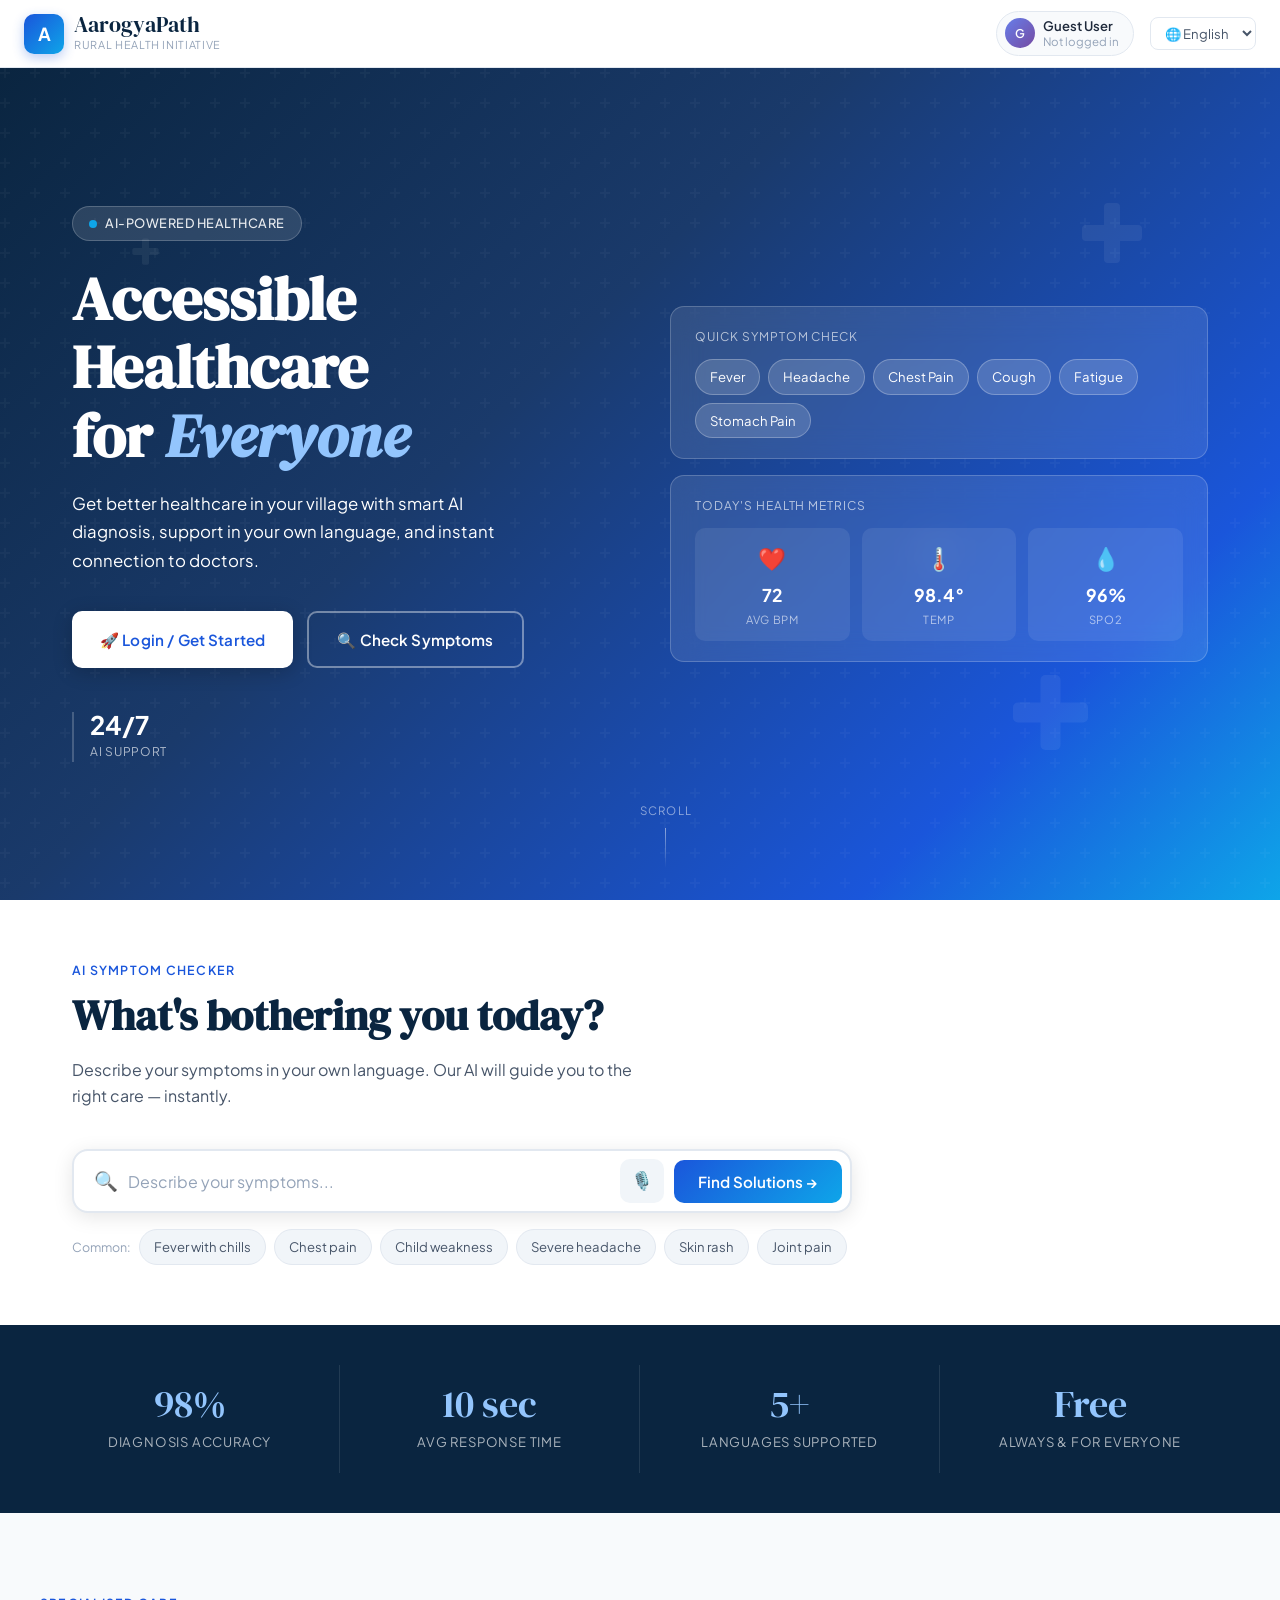
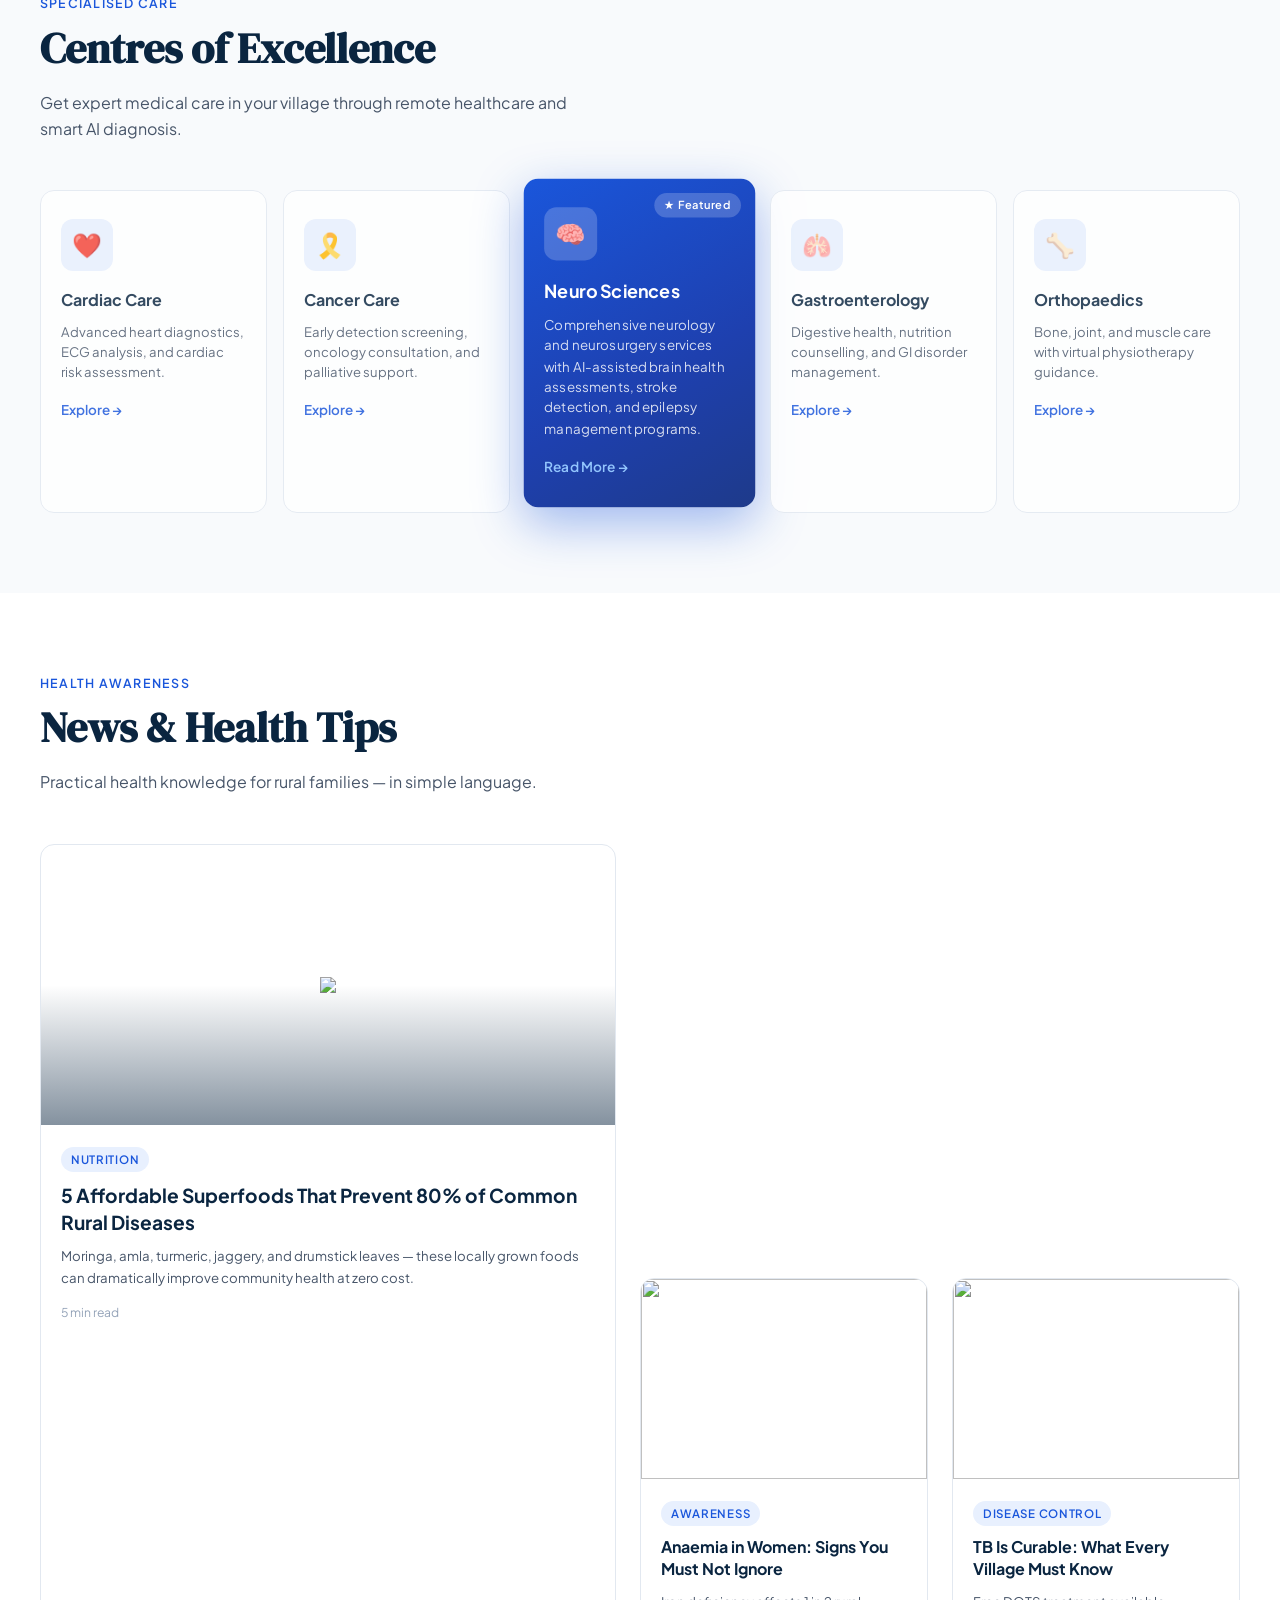
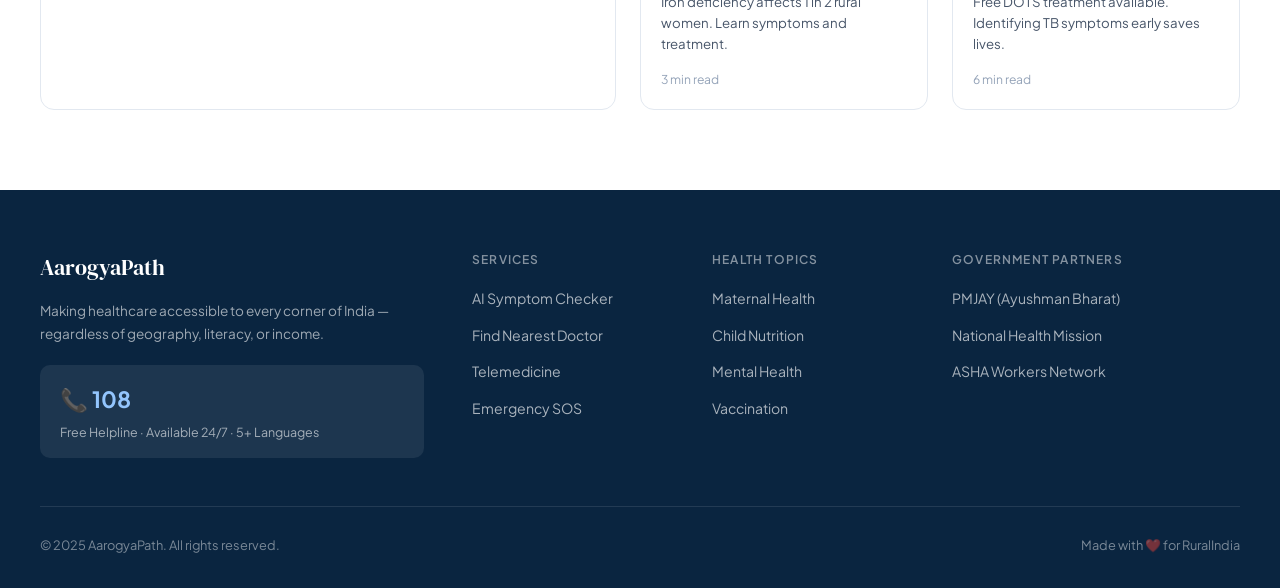
==== commit 85404a0f: "Updated Website" ====
--- a/index.html
+++ b/index.html
@@ -6,20 +6,17 @@
   <meta name="viewport" content="width=device-width, initial-scale=1.0">
   <title>AarogyaPath - Accessible Healthcare for Everyone</title>
   <link rel="preconnect" href="https://fonts.googleapis.com">
-  <link
-    href="https://fonts.googleapis.com/css2?family=DM+Serif+Display:ital@0;1&family=Plus+Jakarta+Sans:wght@300;400;500;600;700&display=swap"
-    rel="stylesheet">
+  <link href="https://fonts.googleapis.com/css2?family=DM+Serif+Display:ital@0;1&family=Plus+Jakarta+Sans:wght@300;400;500;600;700&display=swap" rel="stylesheet">
   <link rel="stylesheet" href="shared.css">
   <link rel="stylesheet" href="index.css">
+  <link rel="icon" href="assets/favicon.png">
 </head>
 
 <body>
-  <div class="notice-bar">🩺 Free health camps this week in 12 villages. <a href="#">Find nearest camp →</a></div>
   <nav class="navbar" id="navbar">
     <a href="index.html" class="nav-logo">
       <div class="nav-logo-icon">A</div>
       <div>
-        <!-- <div class="nav-logo-text">AarogyaPath</div> -->
         <div class="nav-logo-text" data-lang-key="logo_text">AarogyaPath</div>
         <div class="nav-logo-sub">Rural Health Initiative</div>
       </div>
@@ -36,6 +33,9 @@
         <option value="en">🌐 English</option>
         <option value="hi">हिंदी</option>
         <option value="pa">ਪੰਜਾਬੀ</option>
+        <option value="gu">ગુજરાતી</option>
+        <option value="ta">தமிழ்</option>
+        <option value="bn">বাংলা</option>
       </select>
       <div class="hamburger" onclick="toggleMenu()"><span></span><span></span><span></span></div>
     </div>
@@ -55,6 +55,10 @@
         <rect x="32" y="10" width="16" height="60" rx="4" />
         <rect x="10" y="32" width="60" height="16" rx="4" />
       </svg>
+      <svg class="shape-cross" width="100" height="100" viewBox="0 0 80 80" fill="white">
+        <rect x="42" y="20" width="16" height="60" rx="4" />
+        <rect x="20" y="42" width="60" height="16" rx="4" />
+      </svg>
       <div class="shape-circle"></div>
       <div class="shape-circle"></div>
     </div>
@@ -62,8 +66,7 @@
       <div class="hero-text">
         <div class="hero-eyebrow"><span class="hero-eyebrow-dot"></span>AI-Powered Healthcare</div>
         <h1 class="hero-title" data-lang-key="hero_title">Accessible Healthcare<br>for <em>Everyone</em></h1>
-        <p class="hero-desc" data-lang-key="hero_desc">Get better healthcare in your village with smart AI diagnosis,
-          support in your own language, and instant connection to doctors.</p>
+        <p class="hero-desc" data-lang-key="hero_desc">Get better healthcare in your village with smart AI diagnosis, support in your own language, and instant connection to doctors.</p>
         <div class="hero-actions">
           <button class="btn btn-primary" onclick="openModal()" data-lang-key="login_btn">🚀 Login / Get
             Started</button>
@@ -136,7 +139,7 @@
         <button class="search-btn" onclick="doSearch()">Find Solutions →</button>
       </div>
       <div class="quick-tags">
-        <span style="font-size:0.78rem;color:var(--gray-400);align-self:center;">Common:</span>
+        <span style="font-size:0.78rem; color:var(--gray-400); align-self:center;">Common:</span>
         <span class="quick-tag" onclick="fillSearch('Fever with chills')">Fever with chills</span>
         <span class="quick-tag" onclick="fillSearch('Chest pain and breathlessness')">Chest pain</span>
         <span class="quick-tag" onclick="fillSearch('Child not eating, weak')">Child weakness</span>
@@ -153,11 +156,11 @@
         <div class="stat-label-big">Diagnosis Accuracy</div>
       </div>
       <div class="stat-item">
-        <div class="stat-num-big">15 sec</div>
+        <div class="stat-num-big">10 sec</div>
         <div class="stat-label-big">Avg Response Time</div>
       </div>
       <div class="stat-item">
-        <div class="stat-num-big">12+</div>
+        <div class="stat-num-big">5+</div>
         <div class="stat-label-big">Languages Supported</div>
       </div>
       <div class="stat-item">
@@ -202,7 +205,7 @@
           <div class="coe-icon">🦴</div>
           <div class="coe-title">Orthopaedics</div>
           <div class="coe-desc">Bone, joint, and muscle care with virtual physiotherapy guidance.</div><a
-            href="https://en.wikipedia.org/wiki/Gastroenterology" class="coe-link">Explore →</a>
+            href="https://en.wikipedia.org/wiki/Orthopedic_surgery" class="coe-link">Explore →</a>
         </div>
       </div>
     </div>
@@ -215,62 +218,63 @@
       <div class="news-grid">
         <div class="news-card featured-news reveal">
 
-          <div class="news-img"><img src="Superfoods.png">
+          <div class="news-img"><img src="assets/superfoods.png">
             <div class="news-img-overlay"></div>
           </div>
           <div class="news-body"><span class="news-tag">Nutrition</span>
             <div class="news-title">
-              <a href="https://www-mygov-in.translate.goog/campaigns/poshan-abhiyaan-2024/?_x_tr_sl=en&_x_tr_tl=hi&_x_tr_hl=hi&_x_tr_pto=tc"
-                target="_blank" class="health-btn">5 Affordable Superfoods That Prevent 80% of Common
-                Rural Diseases</a>
-            </div>
-            <div class="news-excerpt">Moringa, amla, turmeric, jaggery, and drumstick leaves — these locally grown foods
-              can dramatically improve community health at zero cost.</div>
-            <div class="news-meta"><span>Dr. Sunita Rao</span><span class="news-meta-dot"></span><span>5 min read</span>
+              <a href="https://www-mygov-in.translate.goog/campaigns/poshan-abhiyaan-2024/?_x_tr_sl=en&_x_tr_tl=hi&_x_tr_hl=hi&_x_tr_pto=tc" target="_blank" class="health-btn">5 Affordable Superfoods That Prevent 80% of Common Rural Diseases</a>
+            </div>
+            <div class="news-excerpt">Moringa, amla, turmeric, jaggery, and drumstick leaves — these locally grown foods can dramatically improve community health at zero cost.</div>
+            <div class="news-meta">
+              <span>5 min read</span>
             </div>
           </div>
         </div>
         <div class="news-card reveal">
-          <div class="news-img"><img src="Sanitation1.jpeg" width="100%" height="200px" alt=""></div>
+          <div class="news-img"><img src="assets/sanitation.jpeg" width="100%" height="200px" alt=""></div>
           <div class="news-body"><span class="news-tag">Sanitation</span>
             <div class="news-title"><a href="https://www.wateraid.org/global/our-work/where-we-work/india"
                 target="_blank" class="health-btn">Clean Water:
                 The Single Biggest Health Intervention</a></div>
             <div class="news-excerpt">How ORS and purification tablets save lives in rural communities.</div>
-            <div class="news-meta"><span>Health Desk</span><span class="news-meta-dot"></span><span>3 min read</span>
+            <div class="news-meta">
+              <span>3 min read</span>
             </div>
           </div>
         </div>
         <div class="news-card reveal">
-          <div class="news-img"><img src="Mother&Child.png" width="100%" height="200px" alt=""></div>
+          <div class="news-img"><img src="assets/mother&child.png" width="100%" height="200px" alt=""></div>
           <div class="news-body"><span class="news-tag">Mother &amp; Child</span>
-            <div class="news-title"><a href="https://nhm.gov.in/index1.php?lang=1&level=2&sublinkid=824&lid=220"
-                target="_blank" class="health-btn">Vaccination Schedule Every
-                Parent Must Know</a></div>
-            <div class="news-excerpt">Free
-              vaccines at your nearest
-              PHC. Don't miss these critical doses.</div>
-            <div class="news-meta"><span>ASHA Worker</span><span class="news-meta-dot"></span><span>4 min read</span>
+            <div class="news-title">
+              <a href="https://nhm.gov.in/index1.php?lang=1&level=2&sublinkid=824&lid=220" target="_blank" class="health-btn">Vaccination Schedule Every Parent Must Know</a>
+            </div>
+            <div class="news-excerpt">Free vaccines at your nearest PHC. Don't miss these critical doses.</div>
+            <div class="news-meta">
+              <span>4 min read</span>
             </div>
           </div>
         </div>
         <div class="news-card reveal">
-          <div class="news-img"><img src="Anaemia.png" width="100%" height="200px" alt=""></div>
+          <div class="news-img"><img src="assets/anaemia.png" width="100%" height="200px" alt=""></div>
           <div class="news-body"><span class="news-tag">Awareness</span>
             <div class="news-title"><a href="https://nhm.gov.in/index1.php?lang=1&level=3&sublinkid=1448&lid=797"
                 target="_blank" class="health-btn">Anaemia in Women: Signs You Must Not Ignore</a></div>
             <div class="news-excerpt">Iron deficiency affects 1 in 2 rural women. Learn symptoms and treatment.</div>
-            <div class="news-meta"><span>Dr. Meena Pillai</span><span class="news-meta-dot"></span><span>3 min
-                read</span></div>
+            <div class="news-meta">
+              <span>3 min read</span>
+            </div>
           </div>
         </div>
         <div class="news-card reveal">
-          <div class="news-img"><img src="TB.png" width="100%" height="200px" alt=""></div>
+          <div class="news-img"><img src="assets/tb.png" width="100%" height="200px" alt=""></div>
           <div class="news-body"><span class="news-tag">Disease Control</span>
-            <div class="news-title"><a href="https://www.who.int/news-room/fact-sheets/detail/tuberculosis"
-                target="_blank" class="health-btn">TB Is Curable: What Every Village Must Know</a></div>
+            <div class="news-title">
+              <a href="https://www.who.int/news-room/fact-sheets/detail/tuberculosis" target="_blank" class="health-btn">TB Is Curable: What Every Village Must Know</a>
+            </div>
             <div class="news-excerpt">Free DOTS treatment available. Identifying TB symptoms early saves lives.</div>
-            <div class="news-meta"><span>RNTCP India</span><span class="news-meta-dot"></span><span>6 min read</span>
+            <div class="news-meta">
+              <span>6 min read</span>
             </div>
           </div>
         </div>
@@ -286,7 +290,7 @@
             geography, literacy, or income.</div>
           <div class="helpline" style="margin-top:20px;">
             <div class="helpline-num">📞 108</div>
-            <div class="helpline-label">Free Helpline · Available 24/7 · 12 Languages</div>
+            <div class="helpline-label">Free Helpline · Available 24/7 · 5+ Languages</div>
           </div>
         </div>
         <div>
@@ -294,17 +298,17 @@
           <ul class="footer-links">
             <li><a href="solution.html">AI Symptom Checker</a></li>
             <li><a href="#">Find Nearest Doctor</a></li>
-            <li><a href="#">Telemedicine</a></li>
-            <li><a href="#">Emergency SOS</a></li>
+            <li><a href="solution.html">Telemedicine</a></li>
+            <li><a href="#helpline-num">Emergency SOS</a></li>
           </ul>
         </div>
         <div>
           <div class="footer-heading">Health Topics</div>
           <ul class="footer-links">
-            <li><a href="#">Maternal Health</a></li>
-            <li><a href="#">Child Nutrition</a></li>
-            <li><a href="#">Mental Health</a></li>
-            <li><a href="#">Vaccination</a></li>
+            <li><a href="assets/maternal_health.pdf" target="_blank">Maternal Health</a></li>
+            <li><a href="https://www.niti.gov.in/sites/default/files/2023-12/CMAM-report-NITI-Aayog.pdf" target="_blank">Child Nutrition</a></li>
+            <li><a href="https://nhm.gov.in/images/pdf/National_Health_Mental_Policy.pdf" target="_blank">Mental Health</a></li>
+            <li><a href="assets/vaccination.pdf" target="_blank">Vaccination</a></li>
           </ul>
         </div>
         <div>
@@ -316,8 +320,10 @@
           </ul>
         </div>
       </div>
-      <div class="footer-bottom"><span>© 2025 AarogyaPath. All rights reserved.</span><span>Made with ❤️ for Rural
-          India</span></div>
+      <div class="footer-bottom">
+        <span>© 2025 AarogyaPath. All rights reserved.</span>
+        <span>Made with ❤️ for RuralIndia</span>
+      </div>
     </div>
   </footer>
   <div class="modal-overlay" id="loginModal" onclick="closeModalOnOverlay(event)">
@@ -336,18 +342,20 @@
           <label class="form-label">Age</label>
           <input type="number" class="form-input" id="inputAge" placeholder="e.g. 19" min="1" max="120">
         </div>
-        <div class="form-group"><label class="form-label">Gender</label><select class="form-select" id="inputGender">
+        <div class="form-group">
+          <label class="form-label">Gender</label>
+          <select class="form-select" id="inputGender">
             <option value="">Select</option>
             <option>Male</option>
             <option>Female</option>
             <option>Others</option>
-          </select></div>
+          </select>
+        </div>
       </div>
       <div class="form-group">
         <label class="form-label" id="locationLabel">Your Location</label>
         <input type="text" class="form-input" id="inputLocation" placeholder="Village / Town / City">
-        <button class="location-btn" id="locationBtn" onclick="detectLocation()" style="margin-top:8px;">📍 Detect My
-          Location Automatically</button>
+        <button class="location-btn" id="locationBtn" onclick="detectLocation()" style="margin-top:8px;">📍 Detect My Location Automatically</button>
       </div>
       <button class="form-submit" onclick="submitLogin()">Continue to Health Services →</button>
     </div>
--- a/index.css
+++ b/index.css
@@ -219,16 +219,24 @@
 
 .shape-cross:nth-child(3) {
   right: 5%;
+  top: 20%;
+  right: 50%;
+  left: 10%;
+  animation-delay: 4s;
+}
+
+.shape-cross:nth-child(4) {
+  right: 15%;
   top: 70%;
-  animation-delay: 4s;
-}
-
-.shape-circle {
+  animation-delay: 2s;
+}
+
+/* .shape-circle {
   position: absolute;
   border-radius: 50%;
   border: 2px solid rgba(255, 255, 255, 0.08);
   animation: pulse-ring 6s ease-in-out infinite;
-}
+} */
 
 .shape-circle:nth-child(4) {
   width: 400px;
@@ -899,12 +907,6 @@
   color: var(--gray-400);
 }
 
-.news-meta-dot {
-  width: 3px;
-  height: 3px;
-  border-radius: 50%;
-  background: var(--gray-400);
-}
 
 /* ─── FOOTER ─── */
 footer {
